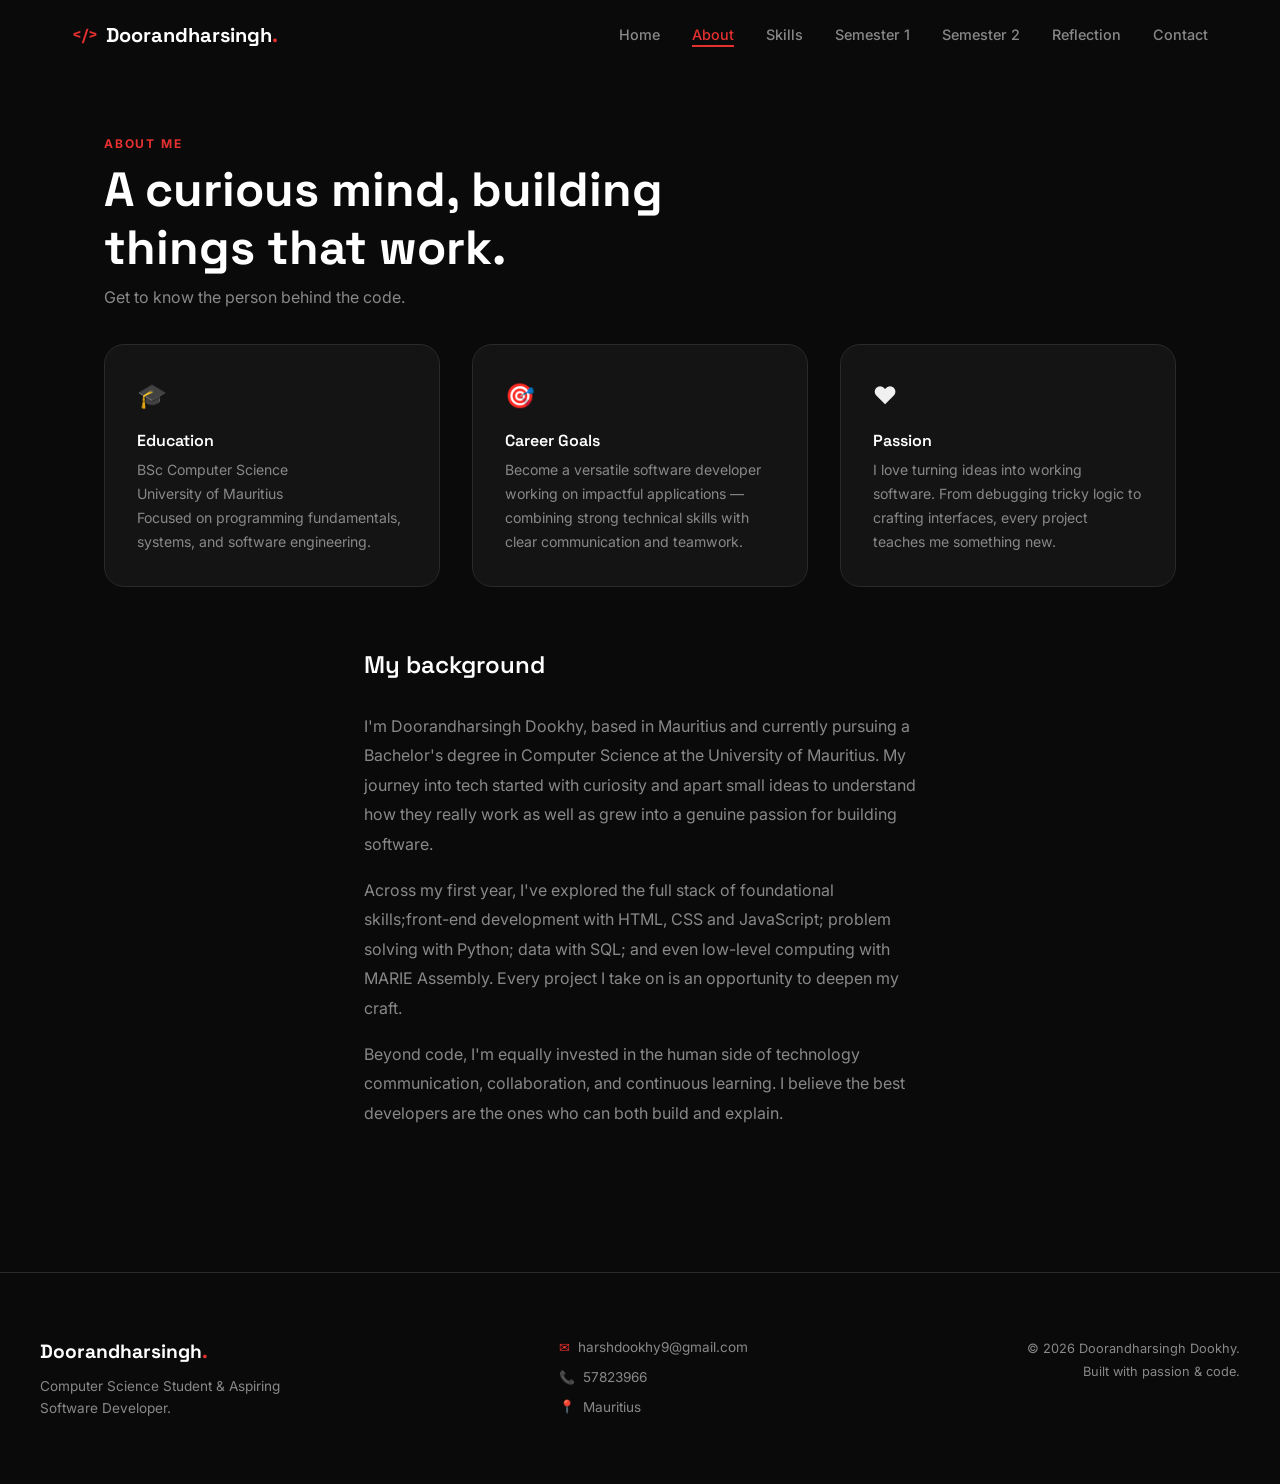
==== about.html @ b3128bc1 "First upload" ====
<!DOCTYPE html>

<html lang="en">

<head>
  <meta charset="UTF-8" />
  <meta name="viewport" content="width=device-width, initial-scale=1.0" />

  <!--
    TITLE: Change this on every page.
    Format: "PageName — Harshil Dookhy"
    This shows in the browser tab.
  -->
  <title>About — Doorandhrsingh Dookhy</title>

 
  <link
    href="https://fonts.googleapis.com/css2?family=Space+Grotesk:wght@400;600;700&family=Inter:wght@400;500&display=swap"
    rel="stylesheet" />

  <!-- Same shared CSS file — all navbar/footer styles already exist here -->
  <link rel="stylesheet" href="style.css" />
</head>

<body>

  <!--
    NAVIGATION BAR
    IDENTICAL to index.html — only ONE thing changes:
    The link for "About" gets class="active" to highlight it red.
    Every other page follows this same pattern.
  -->
  <header id="navbar">
    <nav class="nav-container">

      <a href="index.html" class="logo">
        <span class="logo-icon">&lt;/&gt;</span>
        <span class="logo-text">Doorandharsingh<span class="logo-dot">.</span></span>
      </a>

      <ul class="nav-links" id="navLinks">
        <li><a href="index.html">Home</a></li>
        <li><a href="about.html" class="active">About</a></li>  <!-- ← "active" is HERE on this page -->
        <li><a href="skills.html">Skills</a></li>
        <li><a href="semester1.html">Semester 1</a></li>
        <li><a href="semester2.html">Semester 2</a></li>
        <li><a href="reflection.html">Reflection</a></li>
        <li><a href="contact.html">Contact</a></li>
      </ul>

      <button class="hamburger" id="hamburger" aria-label="Toggle navigation">
        <span></span>
        <span></span>
        <span></span>
      </button>

    </nav>
  </header>


  <!-- =====================================================
    MAIN CONTENT
    class="page-content" adds padding-top: 70px so nothing
    hides behind the fixed navbar.
  ====================================================== -->
  <main class="page-content">


    <!-- ---------------------------------------------------
      PAGE HEADER SECTION
      Every inner page (About, Skills, etc.) starts with this
      same block: a small red label, a big title, and a subtitle.

      .fade-in + .delay-N = the staggered entrance animation
      (same system used on the homepage hero)
    ---------------------------------------------------- -->
    <section class="page-header">

      <!--
        PAGE LABEL — small uppercase red text above the heading.
        Tells the user which section they're in.
      -->
      <p class="page-label fade-in delay-1">About Me</p>

      <!--
        PAGE TITLE — the main heading for this page.
        Uses clamp() in CSS so it scales with screen size.
      -->
      <h1 class="page-title fade-in delay-2">
        A curious mind, building things that work.
      </h1>

      <!-- SUBTITLE — a single sentence under the heading -->
      <p class="page-subtitle fade-in delay-3">
        Get to know the person behind the code.
      </p>

    </section>


    <!-- 
      INFO CARDS — 3 horizontal cards
      A CSS grid (3 equal columns) holds these cards.
      Each card has an icon, a title, and a description.

      class="reveal" makes each card animate in when
      scrolled into view (the Intersection Observer in script.js
      watches for this class and adds "visible").
     -->
    <section class="info-cards-section">
      <div class="info-cards">

        <!-- CARD 1: Education -->
        <div class="info-card reveal">
          <!--
            The icon is just an emoji inside a <div>.
            Emojis work great as icons — no image file needed.
            The CSS colours the icon container red.
          -->
          <div class="info-card-icon">🎓</div>
          <h3 class="info-card-title">Education</h3>
          <p class="info-card-desc">
            BSc Computer Science<br>
            <!--
              <br> forces a line break WITHIN the paragraph.
              Use sparingly — usually a new <p> is better.
            -->
            University of Mauritius<br>
            Focused on programming fundamentals,
            systems, and software engineering.
          </p>
        </div>

        <!-- CARD 2: Career Goals -->
        <div class="info-card reveal">
          <div class="info-card-icon">🎯</div>
          <h3 class="info-card-title">Career Goals</h3>
          <p class="info-card-desc">
            Become a versatile software developer working
            on impactful applications — combining strong
            technical skills with clear communication and
            teamwork.
          </p>
        </div>

        <!-- CARD 3: Passion -->
        <div class="info-card reveal">
          <div class="info-card-icon">❤️</div>
          <h3 class="info-card-title">Passion</h3>
          <p class="info-card-desc">
            I love turning ideas into working software. From
            debugging tricky logic to crafting interfaces,
            every project teaches me something new.
          </p>
        </div>

      </div>
    </section>
    <!-- END INFO CARDS -->


    <!-- ---------------------------------------------------
      BIO SECTION — "My background"
      A centred column of text, like a written biography.
      Uses class="reveal" on the whole section so it
      animates in when scrolled to.
    ---------------------------------------------------- -->
    <section class="about-bio reveal">

      <h2 class="about-bio-heading">My background</h2>

      <!--
        Each paragraph is a separate <p> tag.
        NEVER put line breaks inside one <p> to fake paragraphs —
        use separate <p> tags. Each one gets its own margin-bottom in CSS.
      -->
      <p>
        I'm Doorandharsingh Dookhy, based in Mauritius and currently pursuing a
        Bachelor's degree in Computer Science at the University of Mauritius.
        My journey into tech started with curiosity and apart small ideas
        to understand how they really work as well as grew into a genuine passion
        for building software.
      </p>

      <p>
        Across my first year, I've explored the full stack of foundational
        skills;front-end development with HTML, CSS and JavaScript; problem
        solving with Python; data with SQL; and even low-level computing with
        MARIE Assembly. Every project I take on is an opportunity to deepen
        my craft.
      </p>

      <p>
        Beyond code, I'm equally invested in the human side of technology 
        communication, collaboration, and continuous learning. I believe the
        best developers are the ones who can both build and explain.
      </p>

    </section>
    <!-- END BIO SECTION -->


  </main>
  <!-- END MAIN -->


  <!-- 
    FOOTER — identical across all pages
-->
  <footer id="footer">
    <div class="footer-container">

      <div class="footer-brand">
        <p class="footer-logo">Doorandharsingh<span class="logo-dot">.</span></p>
        <p class="footer-tagline">Computer Science Student &amp; Aspiring Software Developer.</p>
      </div>

      <div class="footer-contact">
        <p><span class="footer-icon">✉</span> harshdookhy9@gmail.com</p>
        <p><span class="footer-icon">📞</span> 57823966</p>
        <p><span class="footer-icon">📍</span> Mauritius</p>
      </div>

      <div class="footer-copy">
        <p>© 2026 Doorandharsingh Dookhy.</p>
        <p>Built with passion &amp; code.</p>
      </div>

    </div>
  </footer>

  <!-- Same script.js handles navbar scroll + hamburger + scroll reveal on ALL pages -->
  <script src="script.js"></script>

</body>
</html>
---- style.css ----
/*
  ============================================================
  FILE: style.css
  PURPOSE: All visual styling for Harshil's portfolio homepage.

  TABLE OF CONTENTS
  -----------------
  1.  CSS VARIABLES (design tokens)
  2.  RESET & BASE STYLES
  3.  NAVIGATION BAR
  4.  HAMBURGER MENU (mobile)
  5.  HERO SECTION
  6.  ANIMATED BACKGROUND BLOBS
  7.  HERO CONTENT (badge, title, subtitle, bio)
  8.  HERO BUTTONS
  9.  CARDS SECTION
  10. CARD COMPONENT
  11. FOOTER
  12. ANIMATION KEYFRAMES
  13. SCROLL-REVEAL UTILITY CLASS
  14. RESPONSIVE BREAKPOINTS (tablet & mobile)
  ============================================================
*/


/* ============================================================
   1. CSS VARIABLES — "Design Tokens"
   
   CSS variables (also called custom properties) store values
   you reuse throughout the file. If you want to change the
   red accent color, you only change ONE line here instead of
   hunting through the whole file.

   Usage: color: var(--accent);
   ============================================================ */
:root {
  /* COLOR PALETTE */
  --bg:           #0a0a0a;      /* Near-black page background */
  --surface:      #141414;      /* Slightly lighter dark for cards */
  --surface-2:    #1c1c1c;      /* Even lighter for card hover */
  --border:       #2a2a2a;      /* Subtle dark border color */
  --accent:       #e63030;      /* The main red used for highlights */
  --accent-hover: #ff4444;      /* Brighter red for hover states */
  --accent-glow:  rgba(230, 48, 48, 0.15); /* Transparent red for glows */
  --text:         #f0f0f0;      /* Main body text (off-white) */
  --text-muted:   #888888;      /* Secondary / dimmer text */
  --white:        #ffffff;      /* Pure white */

  /* TYPOGRAPHY */
  --font-heading: 'Space Grotesk', sans-serif;  /* Used for titles */
  --font-body:    'Inter', sans-serif;           /* Used for paragraphs */

  /* SPACING SCALE
     Using multiples of 4px creates visual consistency.
     Instead of random pixel values, we pick from this scale. */
  --space-xs:  4px;
  --space-sm:  8px;
  --space-md:  16px;
  --space-lg:  32px;
  --space-xl:  64px;
  --space-2xl: 120px;

  /* BORDER RADIUS */
  --radius-sm:  6px;
  --radius-md:  12px;
  --radius-lg:  20px;
  --radius-pill: 999px;   /* Makes elements fully rounded (pill shape) */

  /* TRANSITIONS
     Used for smooth hover effects. Timing functions:
     - ease          → starts fast, ends slow (default)
     - cubic-bezier  → custom S-curve for bouncy feel */
  --transition: 0.3s ease;
  --transition-bounce: 0.4s cubic-bezier(0.34, 1.56, 0.64, 1);

  /* NAVBAR HEIGHT — used to offset sections so they don't hide under the fixed nav */
  --nav-height: 70px;
}


/* ============================================================
   2. RESET & BASE STYLES
   
   Browsers apply their own default styles (margins, padding,
   font sizes, etc.). A CSS reset clears these inconsistencies
   so we start from a clean slate.
   ============================================================ */

/* 
  box-sizing: border-box
  By default, padding and border ADD to an element's width.
  With border-box, padding and border are INCLUDED in the width.
  This makes layout math much more intuitive.
  
  The * selector targets EVERY element.
  The ::before and ::after targets pseudo-elements (decorative extras).
*/
*, *::before, *::after {
  box-sizing: border-box;
  margin: 0;      /* Remove default browser margins */
  padding: 0;     /* Remove default browser padding */
}

/* ROOT HTML ELEMENT
   scroll-behavior: smooth → clicking anchor links (#section) scrolls
   smoothly instead of jumping instantly. */
html {
  scroll-behavior: smooth;
}

/* BODY — the page container */
body {
  background-color: var(--bg);         /* Dark background */
  color: var(--text);                  /* Default text color */
  font-family: var(--font-body);       /* Inter for all text */
  font-size: 16px;                     /* Base font size */
  line-height: 1.6;                    /* Comfortable line spacing */
  min-height: 100vh;                   /* At least full viewport height */
  overflow-x: hidden;                  /* Prevent horizontal scroll */
}

/* LINKS — remove underline by default; we add our own styles per element */
a {
  text-decoration: none;
  color: inherit;                      /* Inherit surrounding text color */
}

/* LISTS — remove bullets/numbers */
ul, ol {
  list-style: none;
}

/* HEADINGS — use our heading font */
h1, h2, h3, h4 {
  font-family: var(--font-heading);
  line-height: 1.2;                    /* Tighter spacing for big headings */
}


/* ============================================================
   3. NAVIGATION BAR
   ============================================================ */

/* 
  The <header> is FIXED — it stays at the top even when scrolling.
  z-index: 1000 keeps it above all other content.
  
  Initially it has no background (transparent over the hero).
  JS adds class ".scrolled" to add a dark semi-transparent background
  once the user scrolls past the hero.
*/
#navbar {
  position: fixed;        /* Stays in place while scrolling */
  top: 0;
  left: 0;
  right: 0;
  z-index: 1000;          /* Stack above everything else */
  height: var(--nav-height);
  transition: background var(--transition), backdrop-filter var(--transition);
}

/*
  When JS adds class "scrolled", the navbar gets a dark blurry background.
  backdrop-filter: blur() creates the frosted-glass effect.
*/
#navbar.scrolled {
  background: rgba(10, 10, 10, 0.85);
  backdrop-filter: blur(12px);          /* Frosted glass blur */
  border-bottom: 1px solid var(--border);
}

/* 
  .nav-container is a flex row: logo left, links right.
  max-width caps the content width on very wide screens.
  margin: auto centers it.
*/
.nav-container {
  display: flex;
  align-items: center;
  justify-content: space-between;   /* Logo on left, links on right */
  max-width: 1200px;
  margin: 0 auto;
  height: 100%;
  padding: 0 var(--space-lg);       /* Horizontal padding */
}

/* LOGO LINK — flex row for icon + text side by side */
.logo {
  display: flex;
  align-items: center;
  gap: var(--space-sm);
  font-family: var(--font-heading);
  font-size: 1.25rem;
  font-weight: 700;
  color: var(--white);
}

/* The </> icon has a red color */
.logo-icon {
  color: var(--accent);
  font-size: 1rem;
}

/* The period at the end of "Harshil." is red */
.logo-dot {
  color: var(--accent);
}

/* NAV LINKS — horizontal list on desktop */
.nav-links {
  display: flex;
  align-items: center;
  gap: var(--space-lg);             /* Space between each link */
}

/* Individual nav link styles */
.nav-links a {
  font-size: 0.9rem;
  color: var(--text-muted);
  font-weight: 500;
  transition: color var(--transition);
  position: relative;               /* Needed for the underline pseudo-element */
}

/* HOVER: turn link white */
.nav-links a:hover {
  color: var(--white);
}

/* ACTIVE (current page): turn red */
.nav-links a.active {
  color: var(--accent);
}

/*
  Animated underline on hover:
  ::after creates a pseudo-element (invisible extra element after the link).
  We animate its width from 0% to 100% on hover, creating a sliding underline.
*/
.nav-links a::after {
  content: '';                /* Required for pseudo-elements to show */
  position: absolute;
  bottom: -4px;
  left: 0;
  width: 0%;                 /* Start invisible (0 width) */
  height: 2px;
  background: var(--accent);
  transition: width var(--transition);
}

/* On hover, expand the underline to full width */
.nav-links a:hover::after,
.nav-links a.active::after {
  width: 100%;
}


/* ============================================================
   4. HAMBURGER MENU (mobile only)
   
   The hamburger button is 3 stacked lines.
   Hidden on desktop, shown on mobile via media query.
   JS toggles class "open" to animate it into an X.
   ============================================================ */
.hamburger {
  display: none;                  /* Hidden on desktop */
  flex-direction: column;
  gap: 5px;
  cursor: pointer;
  background: none;
  border: none;
  padding: var(--space-xs);
}

/* Each horizontal line of the hamburger */
.hamburger span {
  display: block;
  width: 24px;
  height: 2px;
  background: var(--white);
  border-radius: var(--radius-pill);
  transition: transform 0.3s ease, opacity 0.3s ease;
}

/*
  When .open is added by JS, animate the 3 lines into an X:
  - Line 1 rotates 45 degrees downward
  - Line 2 fades out (middle line)
  - Line 3 rotates -45 degrees upward
  
  nth-child() targets specific children:
  :nth-child(1) = first <span> inside .hamburger
*/
.hamburger.open span:nth-child(1) {
  transform: translateY(7px) rotate(45deg);
}
.hamburger.open span:nth-child(2) {
  opacity: 0;
}
.hamburger.open span:nth-child(3) {
  transform: translateY(-7px) rotate(-45deg);
}


/* ============================================================
   5. HERO SECTION

   The full-screen intro section.
   position: relative so the blobs (position: absolute) are
   positioned relative to this section, not the whole page.
   ============================================================ */
#hero {
  position: relative;
  min-height: 100vh;                /* At least full viewport height */
  display: flex;
  align-items: center;              /* Vertically center the content */
  padding-top: var(--nav-height);   /* Don't hide behind the fixed navbar */
  overflow: hidden;                 /* Clip the blobs that go outside */
}


/* ============================================================
   6. ANIMATED BACKGROUND BLOBS
   
   Two large blurred circles that create the ambient red glow.
   They are positioned absolutely behind the text.
   filter: blur() makes them soft and diffuse.
   ============================================================ */
.blob {
  position: absolute;
  border-radius: 50%;               /* Perfect circle */
  filter: blur(120px);              /* Heavy blur for soft glow */
  opacity: 0.25;                    /* Semi-transparent so text is readable */
  pointer-events: none;             /* Clicks pass through — not interactive */
  animation: blobDrift 8s ease-in-out infinite alternate;
}

/* BLOB 1 — larger, upper-right area */
.blob-1 {
  width: 600px;
  height: 600px;
  background: var(--accent);        /* Red color */
  top: -100px;
  right: -100px;
  animation-delay: 0s;
}

/* BLOB 2 — smaller, lower-left area, slightly different drift timing */
.blob-2 {
  width: 400px;
  height: 400px;
  background: #8b1a1a;              /* Darker red */
  bottom: 100px;
  left: -100px;
  animation-delay: -4s;             /* Start halfway through the animation */
}


/* ============================================================
   7. HERO CONTENT
   ============================================================ */

/* 
  .hero-content sits on top of the blobs (z-index: 1).
  max-width limits line length for readability.
*/
.hero-content {
  position: relative;
  z-index: 1;                       /* Above the blobs (which have no z-index = 0) */
  max-width: 720px;
  padding: var(--space-xl) var(--space-lg);
}

/* BADGE — the "✦ Available for collaboration" pill */
.badge {
  display: inline-flex;
  align-items: center;
  gap: var(--space-sm);
  background: rgba(255, 255, 255, 0.05);  /* Very subtle light tint */
  border: 1px solid var(--border);
  border-radius: var(--radius-pill);
  padding: 6px 16px;
  font-size: 0.8rem;
  color: var(--text-muted);
  margin-bottom: var(--space-lg);
}

/* The star icon inside the badge */
.badge-icon {
  color: var(--accent);
  font-size: 0.7rem;
  /* Spin animation: rotates continuously */
  animation: spin 4s linear infinite;
}

/* HERO TITLE — the "Harshil Dookhy" heading */
.hero-title {
  font-size: clamp(2.5rem, 7vw, 5.5rem);
  /*
    clamp(min, preferred, max)
    Font size grows with viewport width (7vw) but
    never smaller than 2.5rem or bigger than 5.5rem.
    This handles all screen sizes automatically!
  */
  font-weight: 700;
  color: var(--white);
  margin-bottom: var(--space-md);
  letter-spacing: -0.02em;         /* Slightly tighter tracking for headings */
}

/* "Dookhy" in red */
.highlight {
  color: var(--accent);
}

/* SUBTITLE — "Computer Science Student..." */
.hero-subtitle {
  font-size: clamp(1rem, 2.5vw, 1.3rem);
  color: var(--text-muted);
  margin-bottom: var(--space-md);
  font-family: var(--font-heading);
  font-weight: 400;
}

/* BIO PARAGRAPH */
.hero-bio {
  font-size: 1rem;
  color: var(--text-muted);
  line-height: 1.8;
  margin-bottom: var(--space-xl);
  max-width: 580px;
}


/* ============================================================
   8. HERO BUTTONS
   ============================================================ */

/* Button row — wraps to next line on small screens */
.hero-buttons {
  display: flex;
  flex-wrap: wrap;    /* Stack buttons on mobile instead of overflowing */
  gap: var(--space-md);
}

/* BASE BUTTON STYLES — shared by all buttons */
.btn {
  display: inline-flex;
  align-items: center;
  gap: var(--space-sm);
  padding: 14px 24px;
  border-radius: var(--radius-pill);    /* Fully rounded = pill shape */
  font-size: 0.9rem;
  font-weight: 600;
  font-family: var(--font-heading);
  cursor: pointer;
  border: 2px solid transparent;
  transition: transform var(--transition-bounce),
              background var(--transition),
              box-shadow var(--transition);
}

/* HOVER effect: slightly lift the button */
.btn:hover {
  transform: translateY(-2px);
}

/* PRIMARY BUTTON — red filled */
.btn-primary {
  background: var(--accent);
  color: var(--white);
  border-color: var(--accent);
}

/* Primary hover: brighter red + glow shadow */
.btn-primary:hover {
  background: var(--accent-hover);
  box-shadow: 0 8px 25px rgba(230, 48, 48, 0.4);
}

/* SECONDARY BUTTON — dark with border */
.btn-secondary {
  background: rgba(255, 255, 255, 0.05);
  color: var(--white);
  border-color: var(--border);
}

/* Secondary hover: slightly brighter background + white border */
.btn-secondary:hover {
  background: rgba(255, 255, 255, 0.1);
  border-color: rgba(255, 255, 255, 0.3);
}

/* Arrow in buttons — gets a subtle slide-right on hover */
.btn-arrow {
  transition: transform var(--transition);
}

.btn:hover .btn-arrow {
  transform: translateX(4px);       /* Slides right 4px on hover */
}


/* ============================================================
   9. CARDS SECTION
   ============================================================ */
#cards {
  padding: var(--space-xl) var(--space-lg);
  max-width: 1200px;
  margin: 0 auto;
}

/* 
  CSS GRID with 3 equal columns.
  gap adds spacing between each card.
  On smaller screens (see media queries below), this
  switches to 1 or 2 columns.
*/
.cards-grid {
  display: grid;
  grid-template-columns: repeat(3, 1fr);
  gap: var(--space-lg);
}


/* ============================================================
   10. CARD COMPONENT
   ============================================================ */

/* BASE CARD */
.card {
  background: var(--surface);
  border: 1px solid var(--border);
  border-radius: var(--radius-lg);
  padding: var(--space-lg);
  /* Smooth transitions for hover effects */
  transition: transform var(--transition),
              border-color var(--transition),
              background var(--transition),
              box-shadow var(--transition);
  cursor: pointer;
}

/* CARD HOVER — lift it up and glow the border */
.card:hover {
  transform: translateY(-6px);
  border-color: var(--accent);
  background: var(--surface-2);
  box-shadow: 0 12px 40px rgba(230, 48, 48, 0.15);  /* Soft red glow */
}

/* 
  CARD ICON — the red </> badge
  Uses a radial gradient background for a subtle glow behind it.
*/
.card-icon {
  width: 44px;
  height: 44px;
  background: radial-gradient(circle, rgba(230, 48, 48, 0.25) 0%, transparent 70%);
  border-radius: var(--radius-md);
  display: flex;
  align-items: center;
  justify-content: center;
  margin-bottom: var(--space-md);
  font-family: var(--font-heading);
  font-size: 0.85rem;
  font-weight: 700;
  color: var(--accent);
}

/* CARD TITLE */
.card-title {
  font-size: 1.2rem;
  font-weight: 700;
  color: var(--white);
  margin-bottom: var(--space-sm);
}

/* CARD DESCRIPTION */
.card-desc {
  font-size: 0.9rem;
  color: var(--text-muted);
  line-height: 1.7;
  margin-bottom: var(--space-lg);
}

/* "Explore →" link in red, turns brighter on hover */
.card-link {
  font-size: 0.85rem;
  font-weight: 600;
  color: var(--accent);
  font-family: var(--font-heading);
  transition: color var(--transition), letter-spacing var(--transition);
}

.card-link:hover {
  color: var(--accent-hover);
  letter-spacing: 0.05em;           /* Subtle spacing increase on hover */
}


/* ============================================================
   11. FOOTER
   ============================================================ */
#footer {
  border-top: 1px solid var(--border);
  padding: var(--space-xl) var(--space-lg);
  margin-top: var(--space-xl);
}

/* Three-column layout using flexbox */
.footer-container {
  max-width: 1200px;
  margin: 0 auto;
  display: flex;
  justify-content: space-between;
  flex-wrap: wrap;                  /* Wrap to next line on small screens */
  gap: var(--space-xl);
}

/* Footer logo text */
.footer-logo {
  font-family: var(--font-heading);
  font-size: 1.2rem;
  font-weight: 700;
  color: var(--white);
  margin-bottom: var(--space-sm);
}

/* Footer tagline under logo */
.footer-tagline {
  font-size: 0.85rem;
  color: var(--text-muted);
  max-width: 240px;
  line-height: 1.6;
}

/* Footer contact details */
.footer-contact {
  display: flex;
  flex-direction: column;
  gap: var(--space-sm);
}

/* Each contact line */
.footer-contact p {
  font-size: 0.85rem;
  color: var(--text-muted);
  display: flex;
  align-items: center;
  gap: var(--space-sm);
}

/* Icon in each contact line */
.footer-icon {
  font-size: 0.8rem;
  color: var(--accent);
}

/* Copyright column */
.footer-copy {
  text-align: right;
}

.footer-copy p {
  font-size: 0.8rem;
  color: var(--text-muted);
  line-height: 1.8;
}


/* ============================================================
   12. ANIMATION KEYFRAMES
   
   @keyframes define named animations that can be applied
   to elements using the `animation` property.
   ============================================================ */

/*
  FADE IN — elements start transparent and 30px below,
  then animate to fully visible at their normal position.
  Used for hero content (badge, title, bio, buttons).
*/
@keyframes fadeInUp {
  from {
    opacity: 0;
    transform: translateY(30px);    /* Start 30px below */
  }
  to {
    opacity: 1;
    transform: translateY(0);       /* End at normal position */
  }
}

/*
  BLOB DRIFT — the background blobs slowly float around.
  alternate in the animation property makes them reverse
  direction, creating a breathing/floating effect.
*/
@keyframes blobDrift {
  from {
    transform: translate(0, 0) scale(1);
  }
  to {
    transform: translate(30px, -30px) scale(1.05);
  }
}

/*
  SPIN — used for the star icon in the badge.
  Rotates continuously 360 degrees.
*/
@keyframes spin {
  from { transform: rotate(0deg); }
  to   { transform: rotate(360deg); }
}


/* ============================================================
   13. SCROLL-REVEAL UTILITY CLASSES
   
   Elements with class "reveal" start invisible and off-screen.
   JavaScript (Intersection Observer) adds class "visible"
   when the element enters the viewport, triggering the animation.

   This creates the "elements animate in when you scroll to them" effect.
   ============================================================ */

/* Start state: invisible and 40px below */
.reveal {
  opacity: 0;
  transform: translateY(40px);
  transition: opacity 0.7s ease, transform 0.7s ease;
}

/* End state: fully visible at normal position */
.reveal.visible {
  opacity: 1;
  transform: translateY(0);
}

/*
  STAGGER: each card gets a slightly longer delay so they
  animate in one after another, not all at once.
  nth-child() selects the Nth element inside a parent.
*/
.cards-grid .card:nth-child(2).visible {
  transition-delay: 0.15s;
}
.cards-grid .card:nth-child(3).visible {
  transition-delay: 0.3s;
}


/* ============================================================
   14. FADE-IN CLASSES FOR HERO
   
   Applied directly in HTML — these elements animate on page load.
   Each .delay-N class adds a longer animation-delay so they
   appear one after another.
   ============================================================ */

/* All hero elements start invisible */
.fade-in {
  opacity: 0;
  animation: fadeInUp 0.8s ease forwards;
  /* 
    forwards = keep the final state (opacity: 1) after animation ends.
    Without this, the element would snap back to invisible!
  */
}

/* Staggered delays — each class delays a bit more */
.delay-1 { animation-delay: 0.1s; }
.delay-2 { animation-delay: 0.3s; }
.delay-3 { animation-delay: 0.5s; }
.delay-4 { animation-delay: 0.7s; }
.delay-5 { animation-delay: 0.9s; }


/* ============================================================
   RESPONSIVE BREAKPOINTS
   
   @media queries apply styles ONLY when the screen is at or
   below a certain width. We use two breakpoints:
   
   - 900px  → tablet (2-column grid)
   - 600px  → mobile phone (1-column, hamburger menu, etc.)
   ============================================================ */

/* TABLET — screens up to 900px wide */
@media (max-width: 900px) {

  /* Switch 3 columns to 2 columns for cards */
  .cards-grid {
    grid-template-columns: repeat(2, 1fr);
  }

  /* Reduce top section spacing */
  .hero-content {
    padding: var(--space-lg);
  }
}


/* MOBILE — screens up to 600px wide */
@media (max-width: 600px) {

  /* SHOW the hamburger button on mobile */
  .hamburger {
    display: flex;
  }

  /* 
    MOBILE NAVIGATION MENU
    Hide the nav links by default on mobile.
    When JS adds class "open", we'll show it (see below).

    Position it absolutely below the navbar.
    Full width. Stacked vertically (flex-direction: column).
  */
  .nav-links {
    display: none;                /* Hidden by default */
    flex-direction: column;
    position: absolute;
    top: var(--nav-height);
    left: 0;
    right: 0;
    background: rgba(10, 10, 10, 0.97);
    backdrop-filter: blur(12px);
    padding: var(--space-lg);
    gap: var(--space-lg);
    border-bottom: 1px solid var(--border);
    z-index: 999;
  }

  /* When JS adds class "open" to the <ul>, show the mobile menu */
  .nav-links.open {
    display: flex;
  }

  /* 1 column for cards on mobile */
  .cards-grid {
    grid-template-columns: 1fr;
  }

  /* Stack footer columns vertically */
  .footer-container {
    flex-direction: column;
    gap: var(--space-lg);
  }

  /* Left-align footer copyright on mobile */
  .footer-copy {
    text-align: left;
  }

  /* Make hero buttons stack vertically on very small screens */
  .hero-buttons {
    flex-direction: column;
  }

  /* Full-width buttons on mobile */
  .btn {
    justify-content: center;
    width: 100%;
  }
}


/* ============================================================
   *** NEW STYLES FOR INNER PAGES ***
   Everything below this line is used by about.html,
   skills.html, semester1.html, semester2.html,
   reflection.html, and contact.html.
   ============================================================ */


/* ============================================================
   PAGE CONTENT WRAPPER
   Every inner page <main> has class="page-content".
   padding-top pushes the content down so nothing hides
   behind the fixed navbar (which is 70px tall).
   ============================================================ */
.page-content {
  padding-top: var(--nav-height);  /* 70px — matches navbar height */
  min-height: 100vh;               /* Page fills at least the full screen */
}


/* ============================================================
   PAGE HEADER
   The top section of every inner page.
   Contains: red label + big title + subtitle.
   Used by: About, Skills, Semester 1, Semester 2, Reflection, Contact
   ============================================================ */
.page-header {
  max-width: 1200px;
  margin: 0 auto;
  padding: var(--space-xl) var(--space-xl) var(--space-lg);
}

/* Small red uppercase label above the title e.g. "ABOUT ME" */
.page-label {
  font-size: 0.75rem;
  font-weight: 700;
  letter-spacing: 0.15em;        /* Wide letter spacing for uppercase labels */
  text-transform: uppercase;
  color: var(--accent);
  margin-bottom: var(--space-sm);
}

/* The big page heading */
.page-title {
  font-size: clamp(1.8rem, 4vw, 3rem);
  /*
    clamp(min, preferred, max):
    - Never smaller than 1.8rem
    - Scales with viewport (4vw)
    - Never bigger than 3rem
  */
  font-weight: 700;
  color: var(--white);
  margin-bottom: var(--space-sm);
  max-width: 700px;             /* Limit width so long titles don't stretch too wide */
}

/* The grey subtitle line below the title */
.page-subtitle {
  font-size: 1rem;
  color: var(--text-muted);
  max-width: 600px;
  line-height: 1.7;
}


/* ============================================================
   INFO CARDS — 3-column grid
   Used by: About page (Education, Career Goals, Passion)
            Reflection page (Key Lessons, Looking Ahead)
   ============================================================ */
.info-cards-section {
  max-width: 1200px;
  margin: 0 auto;
  padding: 0 var(--space-xl) var(--space-xl);
}

/* The 3-column grid container */
.info-cards {
  display: grid;
  grid-template-columns: repeat(3, 1fr);  /* 3 equal columns */
  gap: var(--space-lg);
}

/* Individual info card */
.info-card {
  background: var(--surface);
  border: 1px solid var(--border);
  border-radius: var(--radius-lg);
  padding: var(--space-lg);
  transition: border-color var(--transition), transform var(--transition);
}

/* Hover: red border + slight lift */
.info-card:hover {
  border-color: var(--accent);
  transform: translateY(-4px);
}

/* The emoji icon at the top of each card */
.info-card-icon {
  font-size: 1.5rem;
  margin-bottom: var(--space-md);
  /* No special CSS needed — emoji renders naturally */
}

/* Card title e.g. "Education" */
.info-card-title {
  font-size: 1rem;
  font-weight: 600;
  color: var(--white);
  margin-bottom: var(--space-sm);
}

/* Card description text */
.info-card-desc {
  font-size: 0.88rem;
  color: var(--text-muted);
  line-height: 1.7;
}


/* ============================================================
   ABOUT BIO — centred text column
   Used by: About page (My Background section)
            Reflection page (Written Reflection section)
   ============================================================ */
.about-bio {
  max-width: 680px;       /* Narrower than the cards — better reading width */
  margin: 0 auto;
  padding: 0 var(--space-xl) var(--space-xl);
}

/* Section heading e.g. "My background" */
.about-bio-heading {
  font-size: 1.5rem;
  font-weight: 600;
  color: var(--white);
  margin-bottom: var(--space-lg);
}

/* Each paragraph in the bio */
.about-bio p {
  color: var(--text-muted);
  line-height: 1.85;             /* Generous line height for long reading */
  margin-bottom: var(--space-md);
}

/*
  PULL QUOTE — <blockquote class="reflection-quote">
  A highlighted quote that stands out from the body text.
  border-left: the red vertical line on the left side.
*/
.reflection-quote {
  border-left: 3px solid var(--accent);
  padding-left: var(--space-lg);
  margin: var(--space-lg) 0;
  font-size: 1.05rem;
  font-style: italic;
  color: var(--text);             /* Brighter than muted text */
  line-height: 1.7;
}


/* ============================================================
   LOOKING AHEAD — Reflection page closing section
   ============================================================ */
.looking-ahead {
  max-width: 1200px;
  margin: 0 auto;
  padding: 0 var(--space-xl) var(--space-2xl);
}

.looking-ahead-inner {
  background: var(--surface);
  border: 1px solid var(--border);
  border-radius: var(--radius-lg);
  padding: var(--space-xl);
}

/* Heading inside looking-ahead card */
.looking-ahead-title {
  font-size: 1.5rem;
  font-weight: 600;
  color: var(--white);
  margin-bottom: var(--space-lg);
}

/* 
  The .info-cards grid inside .looking-ahead-inner inherits
  all styles from above — no new CSS needed for the 3 goal cards.
*/


/* ============================================================
   SKILLS PAGE LAYOUT
   2-column grid: large left card, stacked right cards
   ============================================================ */
.skills-section {
  max-width: 1200px;
  margin: 0 auto;
  padding: 0 var(--space-xl) var(--space-2xl);
}

/* The 2-column grid */
.skills-layout {
  display: grid;
  grid-template-columns: 1.2fr 1fr;
  /*
    1.2fr 1fr means:
    - Left column gets 1.2 fractions of space
    - Right column gets 1 fraction
    So left is slightly wider than right.
  */
  gap: var(--space-lg);
  align-items: start;            /* Cards don't stretch to match each other's height */
}

/* Right column: stacks the 3 smaller cards vertically */
.skills-right {
  display: flex;
  flex-direction: column;
  gap: var(--space-lg);
}

/* Individual skill card (large left card + smaller right cards) */
.skill-card {
  background: var(--surface);
  border: 1px solid var(--border);
  border-radius: var(--radius-lg);
  padding: var(--space-lg);
}

/* Card header row: icon + title side by side */
.skill-card-header {
  display: flex;
  align-items: center;
  gap: var(--space-sm);
  margin-bottom: var(--space-sm);
}

/* The emoji icon */
.skill-card-icon {
  font-size: 1.2rem;
  color: var(--accent);
}

/* Card title e.g. "Technical Skills" */
.skill-card-title {
  font-size: 1rem;
  font-weight: 600;
  color: var(--white);
}

/* Small note under the title */
.skill-card-note {
  font-size: 0.78rem;
  color: var(--text-muted);
  margin-bottom: var(--space-lg);
}

/* One skill row: name + percentage + bar */
.skill-item {
  margin-bottom: var(--space-md);
}

/* Row above the bar: name on left, % on right */
.skill-header {
  display: flex;
  justify-content: space-between;  /* Name pushes left, % pushes right */
  align-items: center;
  margin-bottom: 6px;
}

/* Skill name e.g. "HTML" */
.skill-name {
  font-size: 0.88rem;
  font-weight: 600;
  color: var(--text);
}

/* Percentage label e.g. "65%" */
.skill-percent {
  font-size: 0.8rem;
  color: var(--text-muted);
}

/*
  THE PROGRESS BAR TRACK
  The grey background track the red fill sits inside.
  overflow: hidden clips the red fill so it doesn't
  spill outside the rounded corners.
*/
.skill-bar {
  background: var(--border);
  border-radius: var(--radius-pill);
  height: 6px;
  overflow: hidden;
}

/*
  THE RED FILL
  Starts at width: 0% (invisible).
  When JS adds class "animated", CSS transitions it to --target-width.
  --target-width is set directly in the HTML via style="--target-width: 65%".

  transition: width 1.2s ease
  → the fill smoothly grows over 1.2 seconds.
*/
.skill-fill {
  height: 100%;
  width: 0%;                           /* Start invisible */
  background: var(--accent);
  border-radius: var(--radius-pill);
  transition: width 1.2s ease;
}

/* When JS adds this class, animate to the target width */
.skill-fill.animated {
  width: var(--target-width);          /* Uses the CSS variable set in HTML */
}


/* ============================================================
   TAGS — pill-shaped chips for technologies, skills, tools
   Used by: Skills page, Semester 1, Semester 2
   ============================================================ */

/* Container that wraps the tag chips — flex with wrapping */
.tags {
  display: flex;
  flex-wrap: wrap;                     /* Chips wrap to next line if too many */
  gap: var(--space-sm);
  margin-top: var(--space-sm);
}

/* Individual tag chip */
.tag {
  display: inline-block;
  background: transparent;
  border: 1px solid var(--border);
  border-radius: var(--radius-pill);
  padding: 4px 14px;
  font-size: 0.78rem;
  color: var(--text-muted);
  transition: border-color var(--transition), color var(--transition);
}

/* Hover: tag gets a red border and white text */
.tag:hover {
  border-color: var(--accent);
  color: var(--text);
}

/* Certification card — title and institution */
.cert-title {
  font-size: 1rem;
  font-weight: 600;
  color: var(--white);
  margin-top: var(--space-sm);
  margin-bottom: 4px;
}

.cert-sub {
  font-size: 0.82rem;
  color: var(--text-muted);
}


/* ============================================================
   PROJECT CARDS — Semester 1 & 2
   ============================================================ */
.projects-section {
  max-width: 1200px;
  margin: 0 auto;
  padding: 0 var(--space-xl) var(--space-2xl);
}

/* 2-column grid for project cards */
.projects-grid {
  display: grid;
  grid-template-columns: repeat(2, 1fr);
  gap: var(--space-lg);
}

/*
  WIDE CARD — spans both columns.
  Used for the 5th card on Semester 2 so it fills the row.
  grid-column: 1 / -1 means "start at column 1, end at the last column".
*/
.project-card--wide {
  grid-column: 1 / -1;
}

/* Individual project card */
.project-card {
  background: var(--surface);
  border: 1px solid var(--border);
  border-radius: var(--radius-lg);
  padding: var(--space-lg);
  transition: border-color var(--transition), transform var(--transition);
  display: flex;
  flex-direction: column;             /* Stack children vertically */
}

/* Hover: red border + lift */
.project-card:hover {
  border-color: var(--accent);
  transform: translateY(-4px);
}

/* Header row: icon + title side by side */
.project-card-header {
  display: flex;
  align-items: center;
  gap: var(--space-sm);
  margin-bottom: var(--space-md);
}

/* The emoji icon */
.project-icon {
  font-size: 1.3rem;
  color: var(--accent);
  flex-shrink: 0;                     /* Don't shrink if title is long */
}

/* Project title */
.project-title {
  font-size: 1rem;
  font-weight: 600;
  color: var(--white);
  line-height: 1.3;
}

/* Description paragraph */
.project-desc {
  font-size: 0.87rem;
  color: var(--text-muted);
  line-height: 1.7;
  margin-bottom: var(--space-md);
  flex: 1;                            /* Takes up remaining space — pushes demo to bottom */
}

/*
  SECTION LABELS — "TECHNOLOGIES", "SKILLS GAINED", "DEMO"
  These are the small red uppercase labels inside each card.
*/
.project-section-label {
  font-size: 0.65rem;
  font-weight: 700;
  letter-spacing: 0.12em;
  text-transform: uppercase;
  color: var(--accent);
  margin-top: var(--space-md);
  margin-bottom: 6px;
}

/* Demo area at the bottom of a card */
.demo-section {
  margin-top: auto;                   /* Pushes to the bottom of the card */
  padding-top: var(--space-sm);
  border-top: 1px solid var(--border);
}

/* Demo link — red text, underlines on hover */
.demo-link {
  display: inline-flex;
  align-items: center;
  gap: 6px;
  font-size: 0.82rem;
  font-weight: 600;
  color: var(--accent);
  font-family: var(--font-heading);
  transition: color var(--transition), gap var(--transition);
}

.demo-link:hover {
  color: var(--accent-hover);
  gap: 10px;                          /* Arrow slides right slightly on hover */
}

/* Demo link styled as a filled red button */
.demo-link-btn {
  background: var(--accent);
  color: var(--white);
  padding: 8px 16px;
  border-radius: var(--radius-pill);
  margin-top: var(--space-sm);
  transition: background var(--transition), transform var(--transition);
}

.demo-link-btn:hover {
  background: var(--accent-hover);
  color: var(--white);
  transform: translateY(-2px);
  gap: 6px;
}


/* ============================================================
   CONTACT PAGE
   ============================================================ */
.contact-section {
  max-width: 1000px;
  margin: 0 auto;
  padding: 0 var(--space-xl) var(--space-2xl);
}

/* 2-column layout: info left, form right */
.contact-layout {
  display: grid;
  grid-template-columns: 1fr 1.4fr;
  /*
    The form column (right) is slightly wider than the info column (left).
    1fr vs 1.4fr gives roughly 42% / 58% split.
  */
  gap: var(--space-xl);
  align-items: start;
}

/* Left column — stacks the 3 info cards vertically */
.contact-info-col {
  display: flex;
  flex-direction: column;
  gap: var(--space-md);
}

/* Individual info card (email, phone, location) */
.contact-info-card {
  background: var(--surface);
  border: 1px solid var(--border);
  border-radius: var(--radius-md);
  padding: var(--space-md) var(--space-lg);
  display: flex;
  align-items: center;
  gap: var(--space-md);
  transition: border-color var(--transition);
}

.contact-info-card:hover {
  border-color: var(--accent);
}

/* The red square icon holder */
.contact-info-icon {
  width: 40px;
  height: 40px;
  background: rgba(230, 48, 48, 0.12);  /* Very faint red background */
  color: var(--accent);
  border-radius: var(--radius-sm);
  display: flex;
  align-items: center;
  justify-content: center;
  font-size: 1rem;
  flex-shrink: 0;
}

/* Text block to the right of the icon */
.contact-info-text {
  display: flex;
  flex-direction: column;
  gap: 2px;
}

/* Small grey label e.g. "EMAIL" */
.contact-info-label {
  font-size: 0.65rem;
  font-weight: 700;
  letter-spacing: 0.1em;
  text-transform: uppercase;
  color: var(--text-muted);
}

/* The actual value e.g. "harshdookhy9@gmail.com" */
.contact-info-value {
  font-size: 0.9rem;
  font-weight: 600;
  color: var(--text);
  transition: color var(--transition);
}

/* If it's a link (<a>), make it turn red on hover */
a.contact-info-value:hover {
  color: var(--accent);
}


/* FORM CARD — wraps the right column */
.contact-form-card {
  background: var(--surface);
  border: 1px solid var(--border);
  border-radius: var(--radius-lg);
  padding: var(--space-lg);
}

/*
  FORM GROUP — wrapper for each label + input pair.
  margin-bottom separates each field from the next.
*/
.form-group {
  margin-bottom: var(--space-md);
}

/* Label above each input field */
.form-group label {
  display: block;                      /* Makes label sit on its own line */
  font-size: 0.82rem;
  font-weight: 500;
  color: var(--text-muted);
  margin-bottom: 6px;
}

/* Shared styles for input and textarea */
.form-group input,
.form-group textarea {
  width: 100%;
  background: var(--bg);               /* Darker than the card background */
  border: 1px solid var(--border);
  border-radius: var(--radius-sm);
  padding: 12px var(--space-md);
  color: var(--text);
  font-family: var(--font-body);
  font-size: 0.88rem;
  outline: none;                       /* Remove browser default blue outline */
  transition: border-color var(--transition);
}

/* When user clicks into a field — red border appears */
.form-group input:focus,
.form-group textarea:focus {
  border-color: var(--accent);
}

/* Textarea-specific: allow vertical resize only, set min height */
.form-group textarea {
  resize: vertical;
  min-height: 120px;
  line-height: 1.6;
}

/* Full-width button — makes the submit button span the full card width */
.btn-full {
  width: 100%;
  justify-content: center;
}


/* ============================================================
   FORM SUCCESS MESSAGE
   Hidden by default (style="display: none" in HTML).
   JS removes that and shows this block after submission.
   ============================================================ */
.form-success {
  text-align: center;
  padding: var(--space-xl) var(--space-lg);
}

/* The green checkmark circle */
.form-success-icon {
  width: 56px;
  height: 56px;
  background: rgba(63, 185, 80, 0.15);  /* Light green */
  color: #3fb950;                         /* Green text */
  border-radius: 50%;
  display: flex;
  align-items: center;
  justify-content: center;
  font-size: 1.5rem;
  font-weight: 700;
  margin: 0 auto var(--space-md);
}

.form-success h3 {
  font-size: 1.2rem;
  color: var(--white);
  margin-bottom: var(--space-sm);
}

.form-success p {
  font-size: 0.88rem;
  color: var(--text-muted);
}


/* ============================================================
   RESPONSIVE — NEW PAGE COMPONENTS
   Adjustments for tablet (900px) and mobile (600px)
   ============================================================ */

@media (max-width: 900px) {

  /* Page header: less padding on tablet */
  .page-header {
    padding: var(--space-lg) var(--space-lg) var(--space-md);
  }

  /* Info cards: switch from 3 columns to 1 column */
  .info-cards {
    grid-template-columns: 1fr;
  }
  .info-cards-section {
    padding: 0 var(--space-lg) var(--space-lg);
  }

  /* About bio: reduce padding */
  .about-bio {
    padding: 0 var(--space-lg) var(--space-lg);
  }

  /* Skills: switch to single column */
  .skills-layout {
    grid-template-columns: 1fr;
  }
  .skills-section {
    padding: 0 var(--space-lg) var(--space-lg);
  }

  /* Projects: switch to single column */
  .projects-grid {
    grid-template-columns: 1fr;
  }
  /* Wide card: no longer needs to span 2 cols (only 1 col now) */
  .project-card--wide {
    grid-column: auto;
  }
  .projects-section {
    padding: 0 var(--space-lg) var(--space-lg);
  }

  /* Contact: stack columns vertically */
  .contact-layout {
    grid-template-columns: 1fr;
  }
  .contact-section {
    padding: 0 var(--space-lg) var(--space-lg);
  }

  /* Looking ahead: reduce padding */
  .looking-ahead {
    padding: 0 var(--space-lg) var(--space-lg);
  }
}

@media (max-width: 600px) {

  /* Even less padding on phones */
  .page-header {
    padding: var(--space-lg) var(--space-md) var(--space-md);
  }

  .info-cards-section,
  .about-bio,
  .skills-section,
  .projects-section,
  .contact-section,
  .looking-ahead {
    padding-left: var(--space-md);
    padding-right: var(--space-md);
  }
}
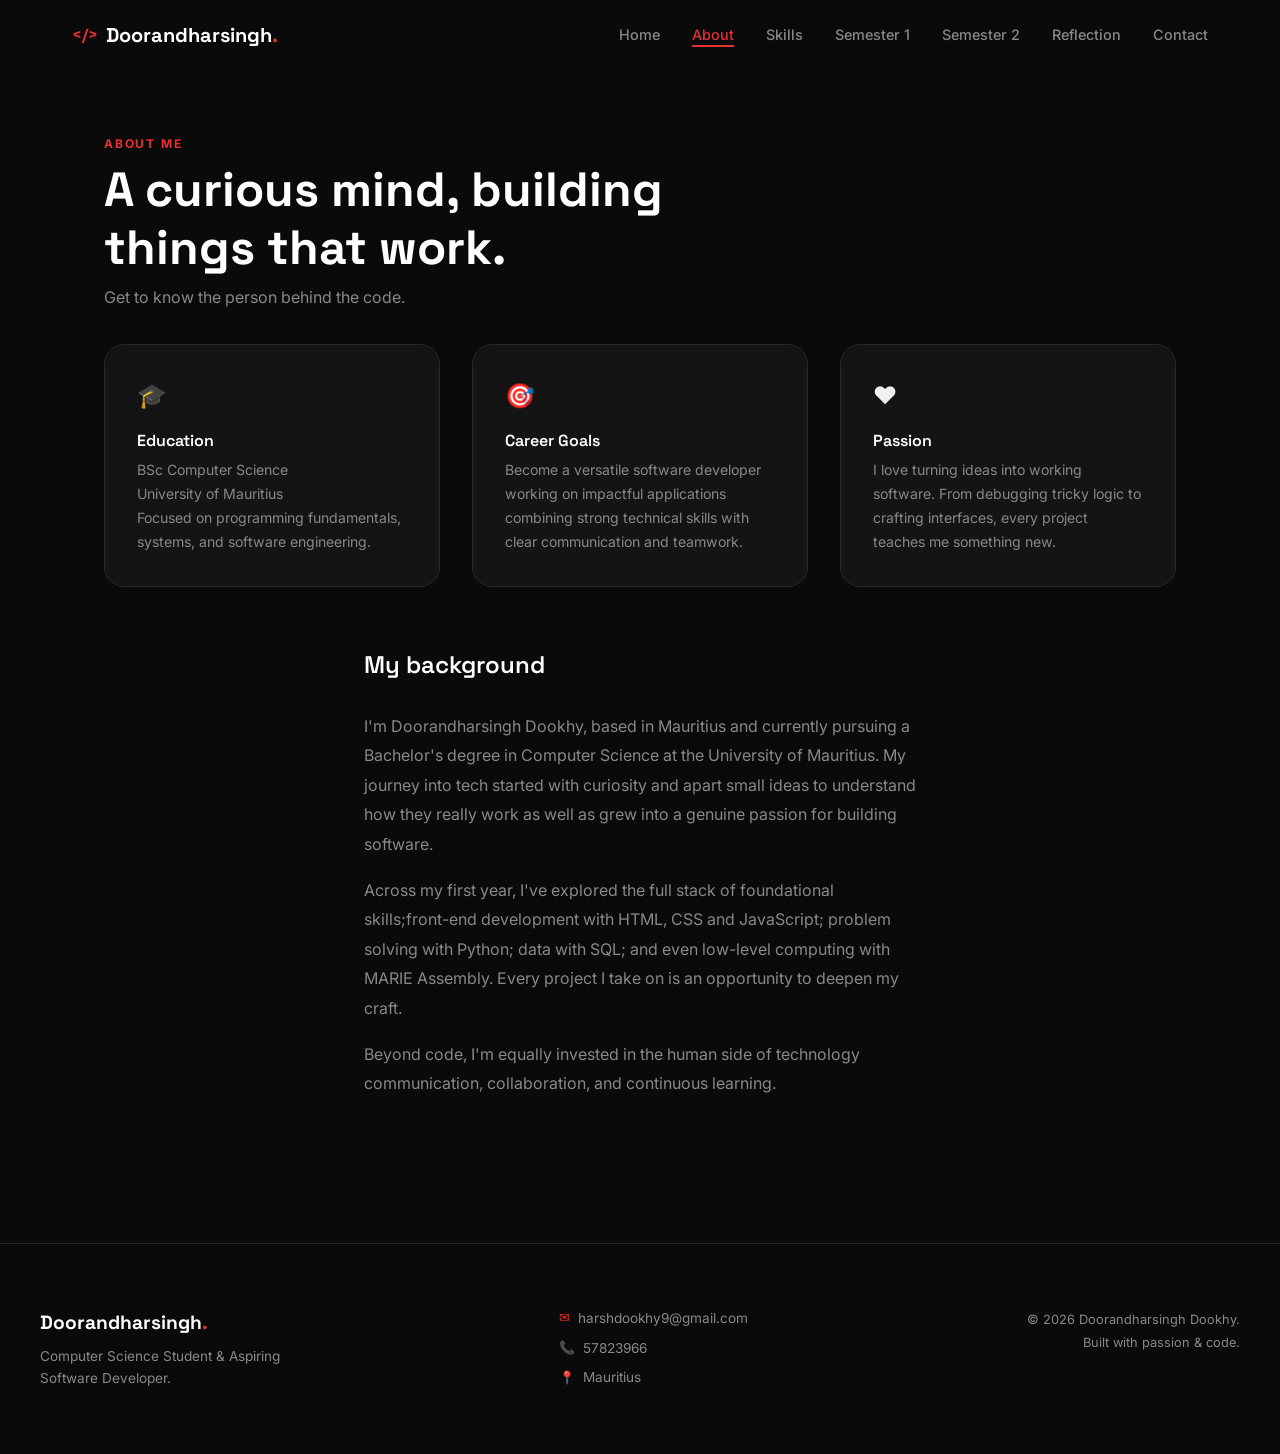
==== commit c5f813be: "describe what you changed" ====
--- a/about.html
+++ b/about.html
@@ -20,6 +20,7 @@
 
   <!-- Same shared CSS file — all navbar/footer styles already exist here -->
   <link rel="stylesheet" href="style.css" />
+  
 </head>
 
 <body>
@@ -137,7 +138,7 @@
           <h3 class="info-card-title">Career Goals</h3>
           <p class="info-card-desc">
             Become a versatile software developer working
-            on impactful applications — combining strong
+            on impactful applications combining strong
             technical skills with clear communication and
             teamwork.
           </p>
@@ -192,8 +193,7 @@
 
       <p>
         Beyond code, I'm equally invested in the human side of technology 
-        communication, collaboration, and continuous learning. I believe the
-        best developers are the ones who can both build and explain.
+        communication, collaboration, and continuous learning. 
       </p>
 
     </section>
@@ -204,6 +204,8 @@
   <!-- END MAIN -->
 
 
+
+  
   <!-- 
     FOOTER — identical across all pages
 -->
@@ -231,6 +233,7 @@
 
   <!-- Same script.js handles navbar scroll + hamburger + scroll reveal on ALL pages -->
   <script src="script.js"></script>
+  <script src="ticker.js"></script>
 
 </body>
 </html>
